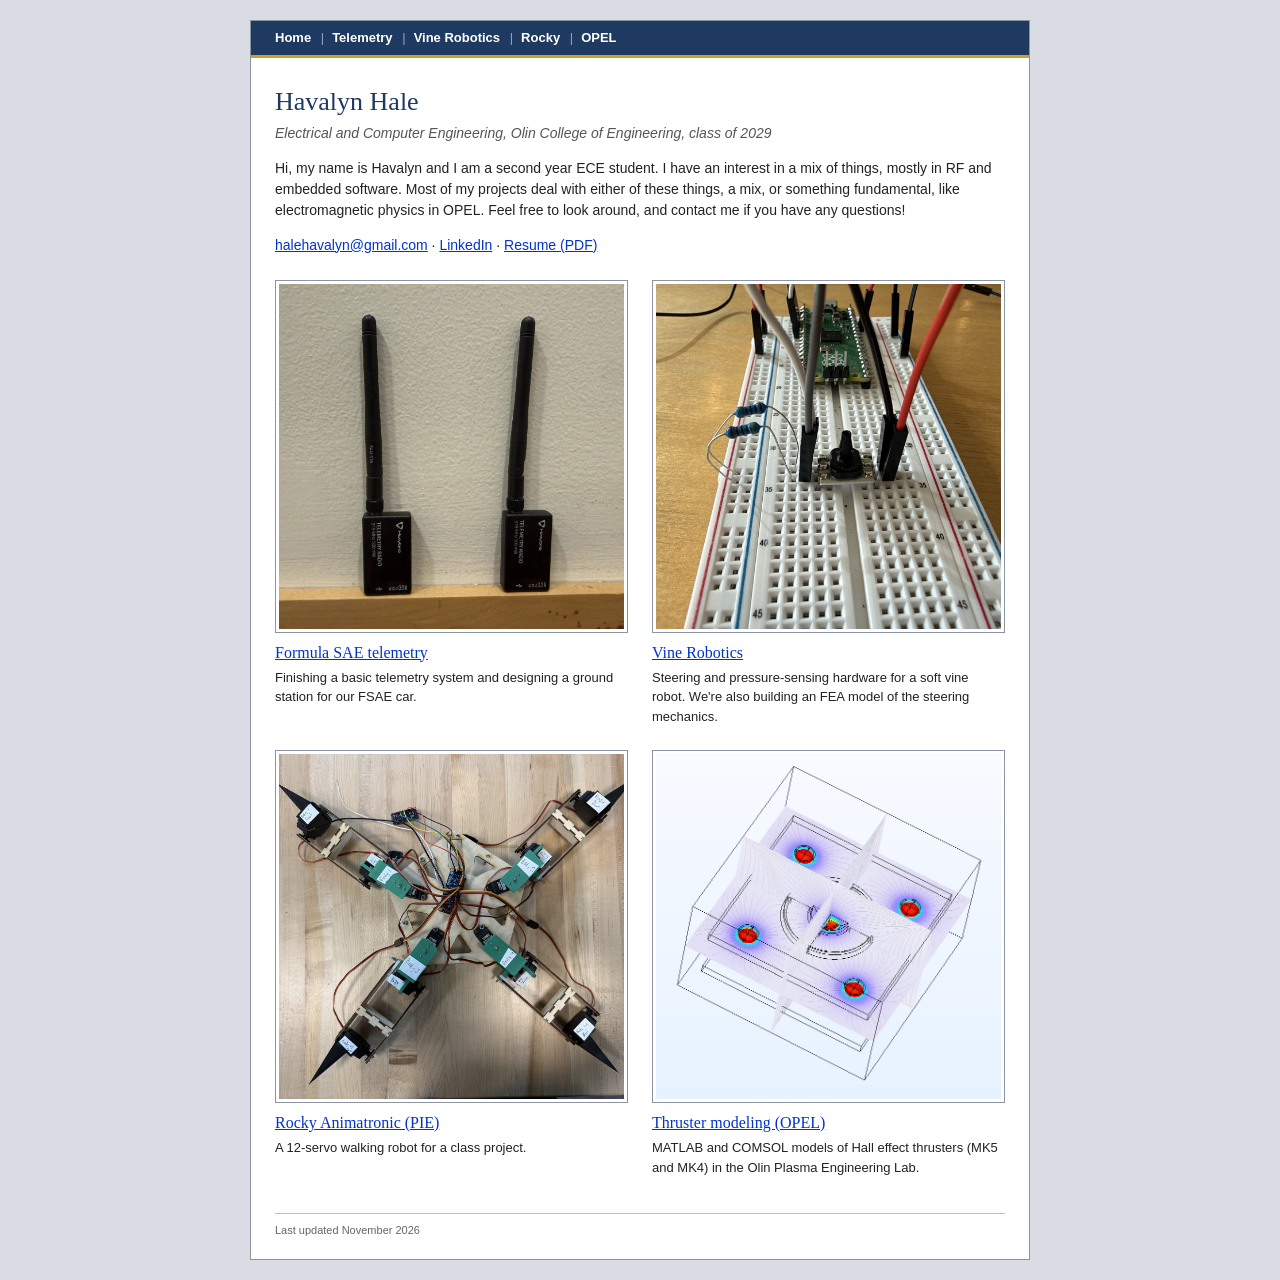
==== index.html @ c577baa6 "first version of portfolio" ====
<!DOCTYPE html>
<html lang="en">
<head>
  <meta charset="utf-8">
  <meta name="viewport" content="width=device-width, initial-scale=1">
  <meta name="robots" content="noindex, nofollow">
  <title>Havalyn Hale</title>
  <link rel="stylesheet" href="style.css">
</head>
<body>
  <nav>
    <a href="index.html">Home</a>
    <a href="telemetry.html">Telemetry</a>
    <a href="vine-robotics.html">Vine Robotics</a>
    <a href="rocky.html">Rocky</a>
    <a href="opel.html">OPEL</a>
  </nav>

  <h1>Havalyn Hale</h1>
  <p class="meta">Electrical and Computer Engineering, Olin College of Engineering, class of 2029</p>

  <p>
    Hi, my name is Havalyn and I am a second year ECE student. I have an interest in a mix of
    things, mostly in RF and embedded software. Most of my projects deal with either of these
    things, a mix, or something fundamental, like electromagnetic physics in OPEL. Feel free to
    look around, and contact me if you have any questions!
  </p>
  <p>
    <a href="mailto:halehavalyn@gmail.com">halehavalyn@gmail.com</a> ·
    <a href="https://www.linkedin.com/in/havalyn-hale">LinkedIn</a> ·
    <a href="havalyn-hale-resume.pdf">Resume (PDF)</a>
  </p>

  <div class="grid">
    <div>
      <a href="telemetry.html"><img src="images/telemetry-radios.jpg" alt="Two Holybro 915 MHz telemetry radios"></a>
      <h2><a href="telemetry.html">Formula SAE telemetry</a></h2>
      <p>Finishing a basic telemetry system and designing a ground station for our FSAE car.</p>
    </div>
    <div>
      <a href="vine-robotics.html"><img src="images/vine-sensing-closeup.jpg" alt="Raspberry Pi Pico and a pressure sensor on a breadboard"></a>
      <h2><a href="vine-robotics.html">Vine Robotics</a></h2>
      <p>Steering and pressure-sensing hardware for a soft vine robot. We're also building an FEA model of the steering mechanics.</p>
    </div>
    <div>
      <a href="rocky.html"><img src="images/rocky-mvp2-labeled.jpg" alt="Four-legged robot with labeled servos"></a>
      <h2><a href="rocky.html">Rocky Animatronic (PIE)</a></h2>
      <p>A 12-servo walking robot for a class project.</p>
    </div>
    <div>
      <a href="opel.html"><img src="images/opel-mk4-comsol.png" alt="COMSOL field simulation of the MK4 thruster"></a>
      <h2><a href="opel.html">Thruster modeling (OPEL)</a></h2>
      <p>MATLAB and COMSOL models of Hall effect thrusters (MK5 and MK4) in the Olin Plasma Engineering Lab.</p>
    </div>
  </div>

  <footer>Last updated November 2026</footer>
</body>
</html>
---- style.css ----
/* Early-2000s personal homepage style */

html {
  background: #d9dde3;
}

body {
  max-width: 780px;
  margin: 20px auto;
  padding: 0 24px 20px;
  box-sizing: border-box;
  background: #ffffff;
  border: 1px solid #8a94a3;
  font-family: Verdana, Tahoma, Arial, sans-serif;
  font-size: 14px;
  line-height: 1.5;
  color: #222222;
}

a { color: #0033cc; }
a:visited { color: #663399; }
a:hover { color: #cc3300; }

nav {
  background: #1f3a60;
  border-bottom: 3px solid #c9a227;
  padding: 7px 24px;
  margin: 0 -24px 24px; /* stretch the bar across the body's side padding */
  font-size: 13px;
  font-weight: bold;
}
nav a,
nav a:visited {
  color: #ffffff;
  text-decoration: none;
  margin-right: 6px;
}
nav a:hover { text-decoration: underline; color: #ffe08a; }
nav a + a::before {
  content: "|";
  color: #8fa3c0;
  margin-right: 8px;
  font-weight: normal;
}

h1 {
  font-family: Georgia, "Times New Roman", serif;
  font-size: 26px;
  font-weight: normal;
  color: #1f3a60;
  margin: 0 0 2px;
}

h2 {
  font-family: Georgia, "Times New Roman", serif;
  font-size: 18px;
  font-weight: normal;
  color: #1f3a60;
  border-bottom: 1px solid #b8c0cc;
  padding-bottom: 2px;
  margin-top: 30px;
}

.meta {
  margin-top: 0;
  color: #555555;
  font-style: italic;
}

ul { padding-left: 22px; }
li { margin-bottom: 3px; }

/* photos with a simple frame */
img, video {
  display: block;
  max-width: 100%;
  height: auto;
  margin-top: 14px;
  border: 1px solid #8a94a3;
  padding: 3px;
  background: #ffffff;
  box-sizing: border-box;
}
img.small, video.small { max-width: 420px; }
img.medium { max-width: 560px; }

.caption {
  font-size: 12px;
  color: #555555;
  font-style: italic;
  margin-top: 3px;
}

/* home page project grid */
.grid {
  display: grid;
  grid-template-columns: 1fr 1fr;
  gap: 24px;
  margin-top: 24px;
}
.grid h2 {
  font-size: 16px;
  margin: 8px 0 3px;
  border-bottom: none;
  padding-bottom: 0;
}
.grid p { margin: 0; font-size: 13px; }
.grid img {
  width: 100%;
  aspect-ratio: 1 / 1;
  object-fit: cover;
  margin-top: 0;
}

footer {
  margin-top: 36px;
  padding-top: 8px;
  border-top: 1px solid #b8c0cc;
  font-size: 11px;
  color: #666666;
}

@media (max-width: 600px) {
  body { margin: 0; border: none; padding: 0 14px 20px; }
  nav { padding: 7px 14px; margin: 0 -14px 20px; }
  .grid { grid-template-columns: 1fr; }
  img.small, video.small, img.medium { max-width: 100%; }
}
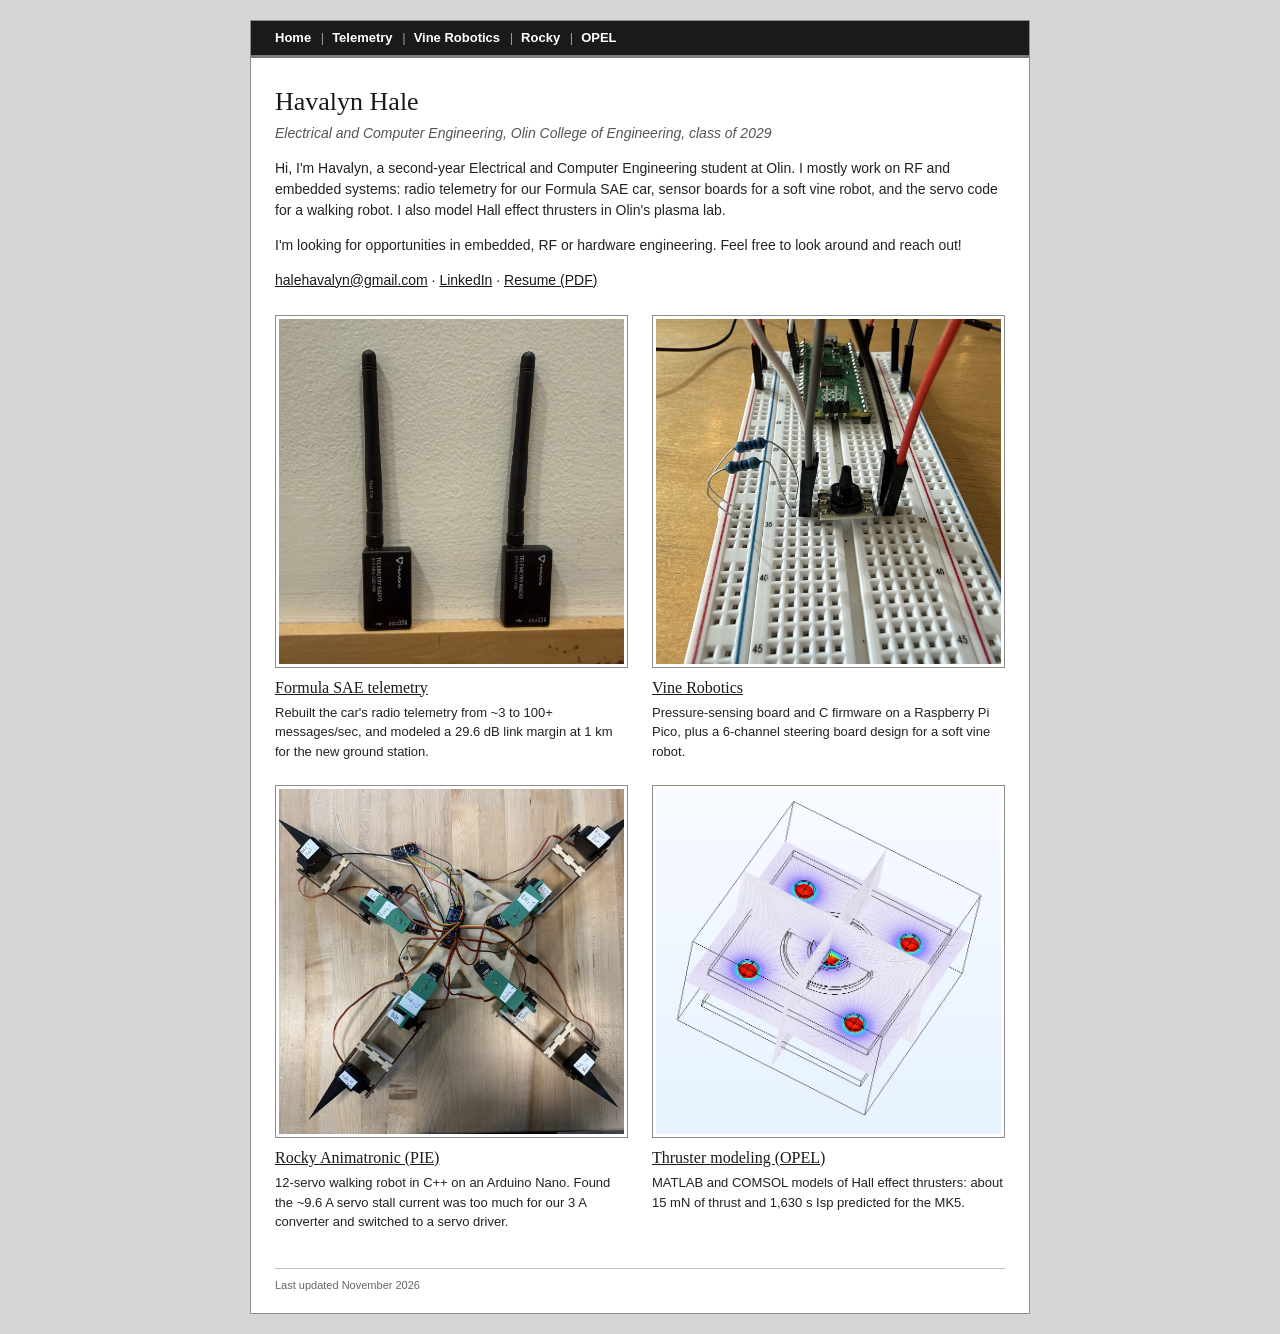
==== commit a2c8e8e8: "updated resume" ====
--- a/index.html
+++ b/index.html
@@ -20,10 +20,14 @@
   <p class="meta">Electrical and Computer Engineering, Olin College of Engineering, class of 2029</p>
 
   <p>
-    Hi, my name is Havalyn and I am a second year ECE student. I have an interest in a mix of
-    things, mostly in RF and embedded software. Most of my projects deal with either of these
-    things, a mix, or something fundamental, like electromagnetic physics in OPEL. Feel free to
-    look around, and contact me if you have any questions!
+    Hi, I'm Havalyn, a second-year Electrical and Computer Engineering student at Olin. I mostly
+    work on RF and embedded systems: radio telemetry for our Formula SAE car, sensor boards for a
+    soft vine robot, and the servo code for a walking robot. I also model Hall effect thrusters in
+    Olin's plasma lab.
+  </p>
+  <p>
+    I'm looking for opportunities in embedded, RF or hardware engineering.
+    Feel free to look around and reach out!
   </p>
   <p>
     <a href="mailto:halehavalyn@gmail.com">halehavalyn@gmail.com</a> ·
@@ -35,22 +39,22 @@
     <div>
       <a href="telemetry.html"><img src="images/telemetry-radios.jpg" alt="Two Holybro 915 MHz telemetry radios"></a>
       <h2><a href="telemetry.html">Formula SAE telemetry</a></h2>
-      <p>Finishing a basic telemetry system and designing a ground station for our FSAE car.</p>
+      <p>Rebuilt the car's radio telemetry from ~3 to 100+ messages/sec, and modeled a 29.6 dB link margin at 1 km for the new ground station.</p>
     </div>
     <div>
       <a href="vine-robotics.html"><img src="images/vine-sensing-closeup.jpg" alt="Raspberry Pi Pico and a pressure sensor on a breadboard"></a>
       <h2><a href="vine-robotics.html">Vine Robotics</a></h2>
-      <p>Steering and pressure-sensing hardware for a soft vine robot. We're also building an FEA model of the steering mechanics.</p>
+      <p>Pressure-sensing board and C firmware on a Raspberry Pi Pico, plus a 6-channel steering board design for a soft vine robot.</p>
     </div>
     <div>
       <a href="rocky.html"><img src="images/rocky-mvp2-labeled.jpg" alt="Four-legged robot with labeled servos"></a>
       <h2><a href="rocky.html">Rocky Animatronic (PIE)</a></h2>
-      <p>A 12-servo walking robot for a class project.</p>
+      <p>12-servo walking robot in C++ on an Arduino Nano. Found the ~9.6 A servo stall current was too much for our 3 A converter and switched to a servo driver.</p>
     </div>
     <div>
       <a href="opel.html"><img src="images/opel-mk4-comsol.png" alt="COMSOL field simulation of the MK4 thruster"></a>
       <h2><a href="opel.html">Thruster modeling (OPEL)</a></h2>
-      <p>MATLAB and COMSOL models of Hall effect thrusters (MK5 and MK4) in the Olin Plasma Engineering Lab.</p>
+      <p>MATLAB and COMSOL models of Hall effect thrusters: about 15 mN of thrust and 1,630 s Isp predicted for the MK5.</p>
     </div>
   </div>
 
--- a/style.css
+++ b/style.css
@@ -1,7 +1,7 @@
 /* Early-2000s personal homepage style */
 
 html {
-  background: #d9dde3;
+  background: #d6d6d6;
 }
 
 body {
@@ -10,20 +10,20 @@
   padding: 0 24px 20px;
   box-sizing: border-box;
   background: #ffffff;
-  border: 1px solid #8a94a3;
+  border: 1px solid #8c8c8c;
   font-family: Verdana, Tahoma, Arial, sans-serif;
   font-size: 14px;
   line-height: 1.5;
   color: #222222;
 }
 
-a { color: #0033cc; }
-a:visited { color: #663399; }
-a:hover { color: #cc3300; }
+a { color: #1a1a1a; }
+a:visited { color: #555555; }
+a:hover { color: #000000; }
 
 nav {
-  background: #1f3a60;
-  border-bottom: 3px solid #c9a227;
+  background: #1a1a1a;
+  border-bottom: 3px solid #7a7a7a;
   padding: 7px 24px;
   margin: 0 -24px 24px; /* stretch the bar across the body's side padding */
   font-size: 13px;
@@ -35,10 +35,10 @@
   text-decoration: none;
   margin-right: 6px;
 }
-nav a:hover { text-decoration: underline; color: #ffe08a; }
+nav a:hover { text-decoration: underline; color: #d0d0d0; }
 nav a + a::before {
   content: "|";
-  color: #8fa3c0;
+  color: #9a9a9a;
   margin-right: 8px;
   font-weight: normal;
 }
@@ -47,7 +47,7 @@
   font-family: Georgia, "Times New Roman", serif;
   font-size: 26px;
   font-weight: normal;
-  color: #1f3a60;
+  color: #1a1a1a;
   margin: 0 0 2px;
 }
 
@@ -55,8 +55,8 @@
   font-family: Georgia, "Times New Roman", serif;
   font-size: 18px;
   font-weight: normal;
-  color: #1f3a60;
-  border-bottom: 1px solid #b8c0cc;
+  color: #1a1a1a;
+  border-bottom: 1px solid #bdbdbd;
   padding-bottom: 2px;
   margin-top: 30px;
 }
@@ -67,6 +67,16 @@
   font-style: italic;
 }
 
+/* 3-line project summary under each page title */
+.summary {
+  background: #f2f2f2;
+  border: 1px solid #bdbdbd;
+  border-left: 4px solid #7a7a7a;
+  padding: 8px 12px;
+  margin: 14px 0 6px;
+}
+.summary p { margin: 3px 0; }
+
 ul { padding-left: 22px; }
 li { margin-bottom: 3px; }
 
@@ -76,11 +86,13 @@
   max-width: 100%;
   height: auto;
   margin-top: 14px;
-  border: 1px solid #8a94a3;
+  border: 1px solid #8c8c8c;
   padding: 3px;
   background: #ffffff;
   box-sizing: border-box;
 }
+/* keep tall photos from filling the whole screen */
+img, video { max-height: 440px; width: auto; }
 img.small, video.small { max-width: 420px; }
 img.medium { max-width: 560px; }
 
@@ -107,6 +119,7 @@
 .grid p { margin: 0; font-size: 13px; }
 .grid img {
   width: 100%;
+  max-height: none;
   aspect-ratio: 1 / 1;
   object-fit: cover;
   margin-top: 0;
@@ -115,14 +128,16 @@
 footer {
   margin-top: 36px;
   padding-top: 8px;
-  border-top: 1px solid #b8c0cc;
+  border-top: 1px solid #bdbdbd;
   font-size: 11px;
   color: #666666;
 }
 
 @media (max-width: 600px) {
   body { margin: 0; border: none; padding: 0 14px 20px; }
-  nav { padding: 7px 14px; margin: 0 -14px 20px; }
+  nav { padding: 7px 14px; margin: 0 -14px 20px; display: flex; flex-wrap: wrap; gap: 2px 14px; }
+  nav a { margin-right: 0; }
+  nav a + a::before { display: none; }
   .grid { grid-template-columns: 1fr; }
   img.small, video.small, img.medium { max-width: 100%; }
 }
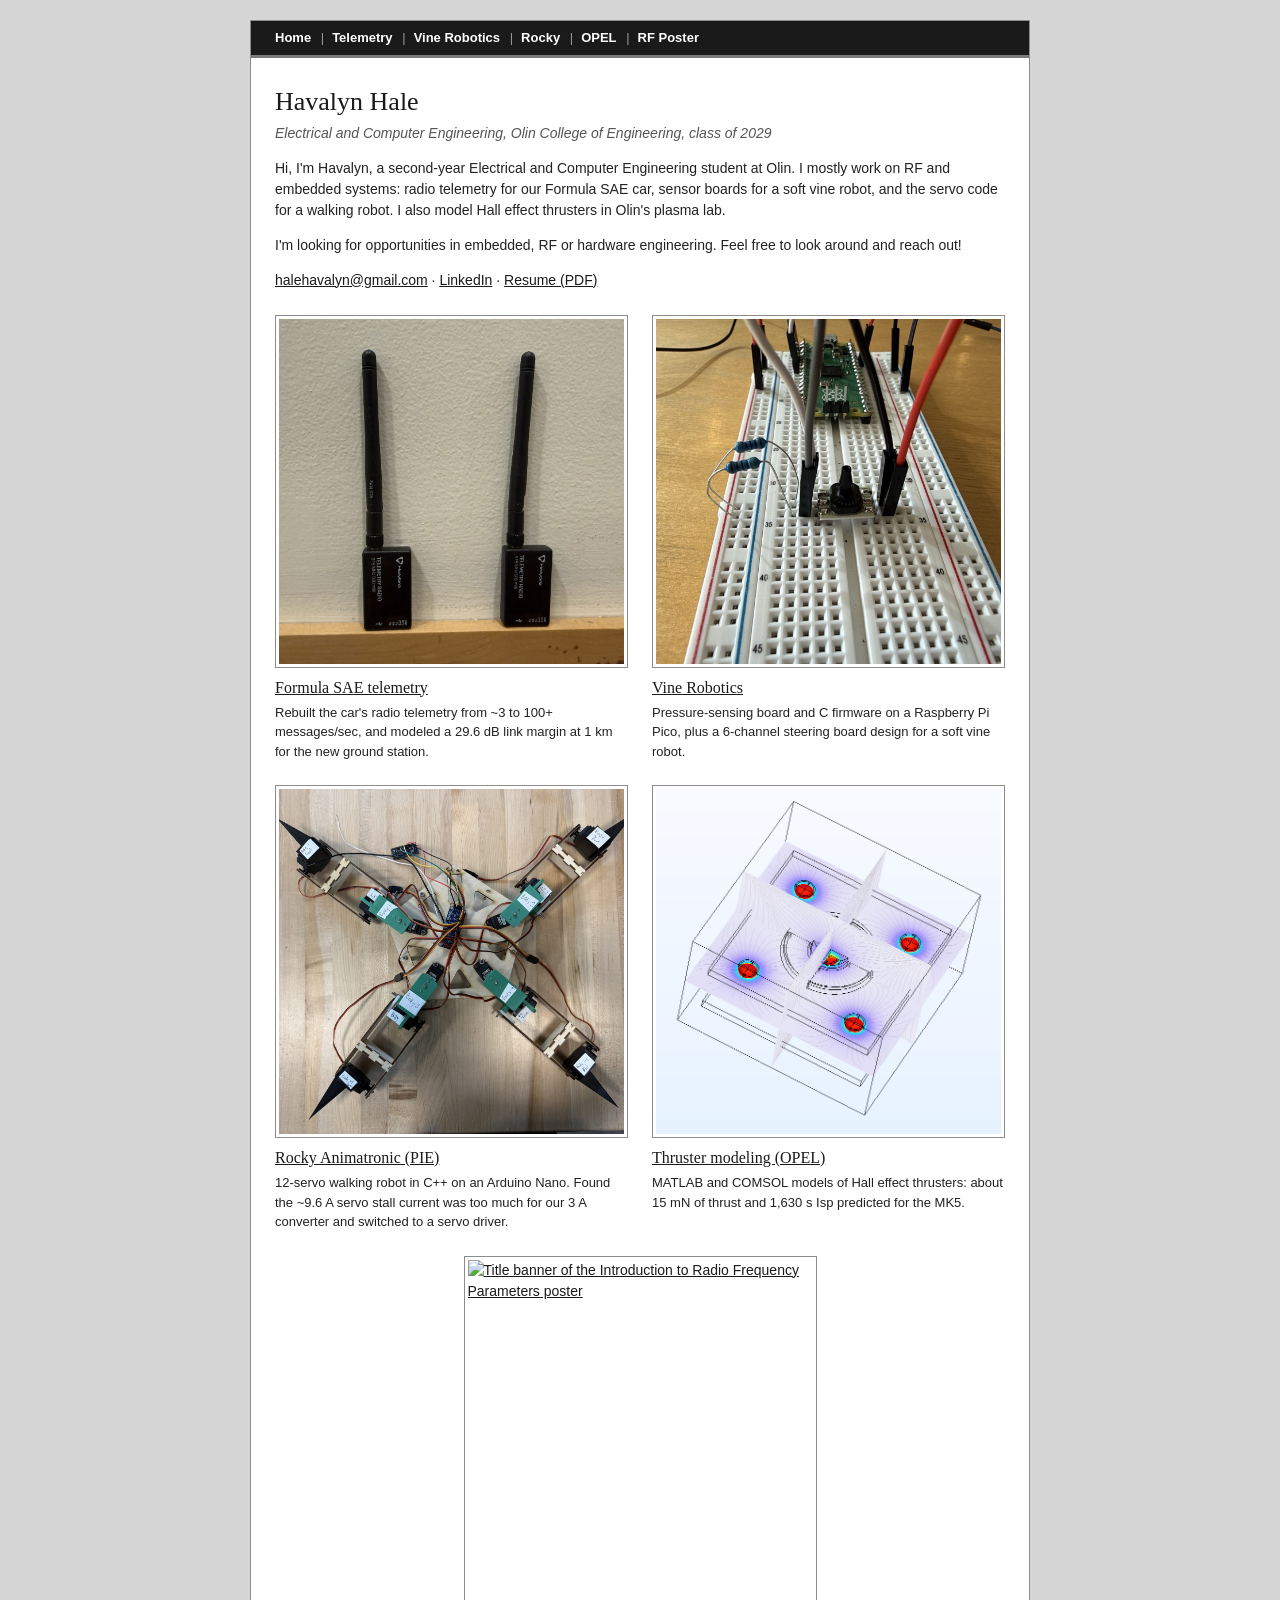
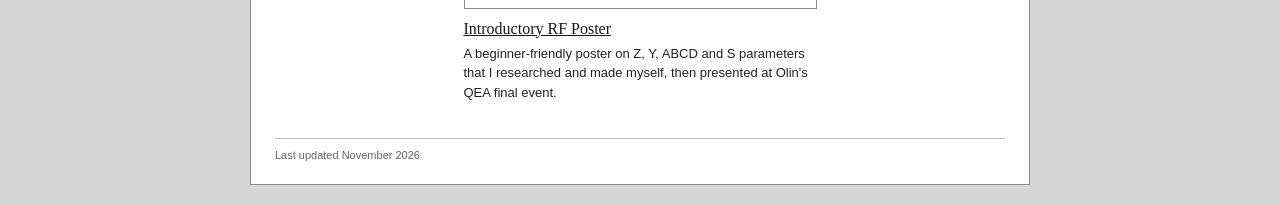
==== commit 6968039d: "Adding RF poster" ====
--- a/index.html
+++ b/index.html
@@ -5,6 +5,12 @@
   <meta name="viewport" content="width=device-width, initial-scale=1">
   <meta name="robots" content="noindex, nofollow">
   <title>Havalyn Hale</title>
+  <meta property="og:title" content="Havalyn Hale – Portfolio">
+  <meta property="og:description" content="Embedded, RF and hardware engineering projects. Electrical &amp; Computer Engineering at Olin College.">
+  <meta property="og:url" content="https://havalynhale.github.io/">
+  <meta property="og:image" content="https://havalynhale.github.io/preview.png">
+  <meta property="og:image:width" content="1200">
+  <meta property="og:image:height" content="627">
   <link rel="stylesheet" href="style.css">
 </head>
 <body>
@@ -14,6 +20,7 @@
     <a href="vine-robotics.html">Vine Robotics</a>
     <a href="rocky.html">Rocky</a>
     <a href="opel.html">OPEL</a>
+    <a href="rf-poster.html">RF Poster</a>
   </nav>
 
   <h1>Havalyn Hale</h1>
@@ -56,6 +63,11 @@
       <h2><a href="opel.html">Thruster modeling (OPEL)</a></h2>
       <p>MATLAB and COMSOL models of Hall effect thrusters: about 15 mN of thrust and 1,630 s Isp predicted for the MK5.</p>
     </div>
+    <div>
+      <a href="rf-poster.html"><img src="images/rfposter-thumb.jpg" alt="Title banner of the Introduction to Radio Frequency Parameters poster"></a>
+      <h2><a href="rf-poster.html">Introductory RF Poster</a></h2>
+      <p>A beginner-friendly poster on Z, Y, ABCD and S parameters that I researched and made myself, then presented at Olin's QEA final event.</p>
+    </div>
   </div>
 
   <footer>Last updated November 2026</footer>
--- a/style.css
+++ b/style.css
@@ -95,6 +95,7 @@
 img, video { max-height: 440px; width: auto; }
 img.small, video.small { max-width: 420px; }
 img.medium { max-width: 560px; }
+img.wide { max-height: none; width: 100%; }
 
 .caption {
   font-size: 12px;
@@ -124,6 +125,12 @@
   object-fit: cover;
   margin-top: 0;
 }
+/* center a lone card on the last row */
+.grid > div:last-child:nth-child(odd) {
+  grid-column: 1 / -1;
+  justify-self: center;
+  width: calc(50% - 12px);
+}
 
 footer {
   margin-top: 36px;
@@ -139,5 +146,6 @@
   nav a { margin-right: 0; }
   nav a + a::before { display: none; }
   .grid { grid-template-columns: 1fr; }
+  .grid > div:last-child:nth-child(odd) { width: auto; justify-self: stretch; }
   img.small, video.small, img.medium { max-width: 100%; }
 }
